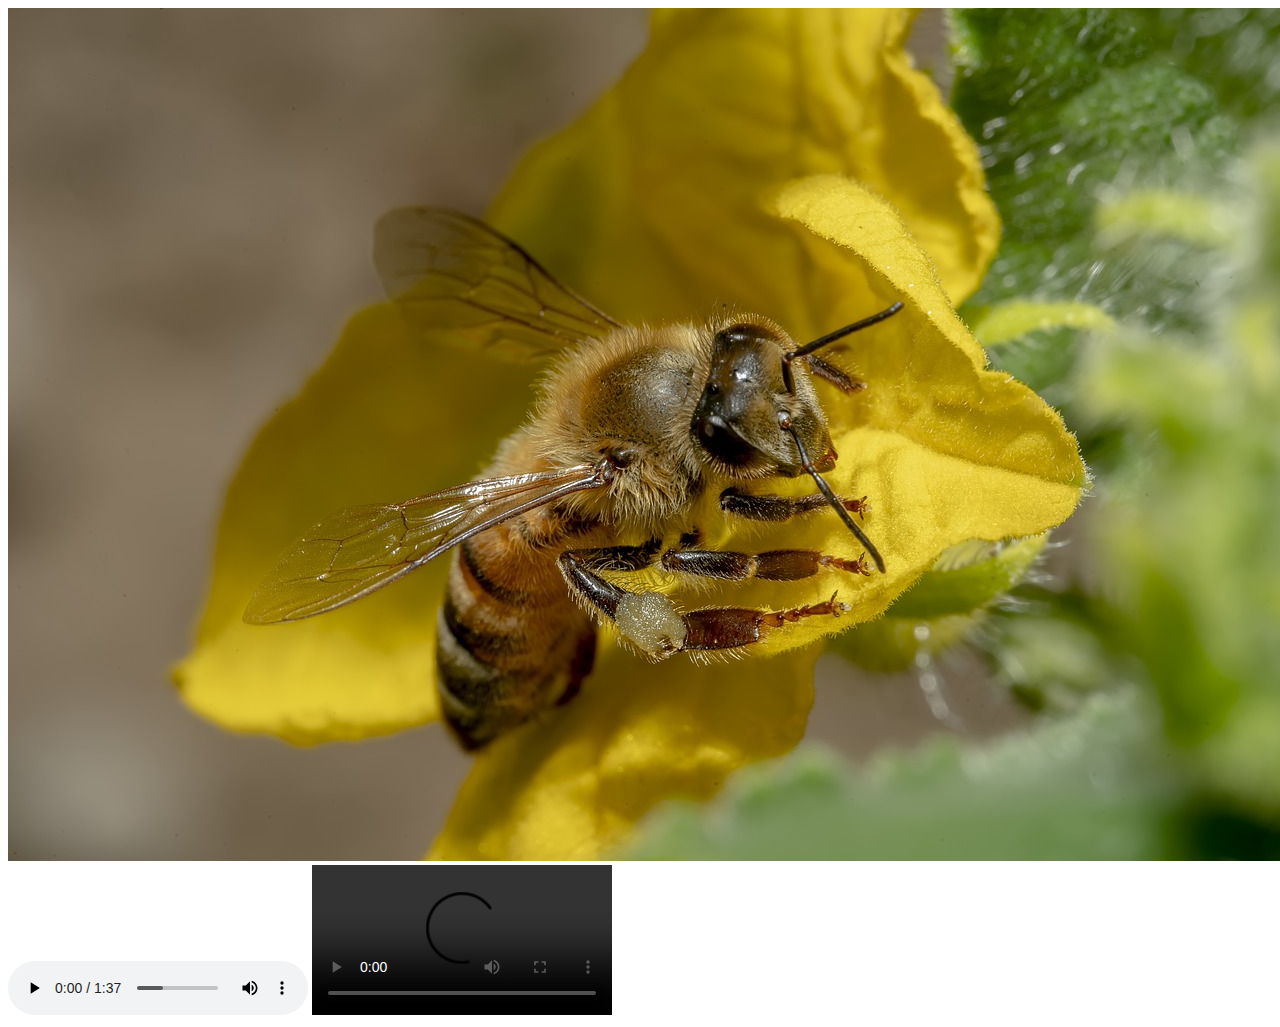
==== HTML/midia/midia.html @ 327b60a9 "novo arquivo" ====
<!DOCTYPE html>
<html lang="pt-br">
<head>
    <meta charset="UTF-8">
    <meta name="viewport" content="width=device-width, initial-scale=1.0">
    <title>midia</title>
</head>
<body>
    <img src="./imagem_module 3.jpg" alt="uma abelha amarela" />
    <audio controls src="./musica_module 3.mp3"></audio>
    <video controls src="./video_module 3.mp4"></video>
</body>
</html>
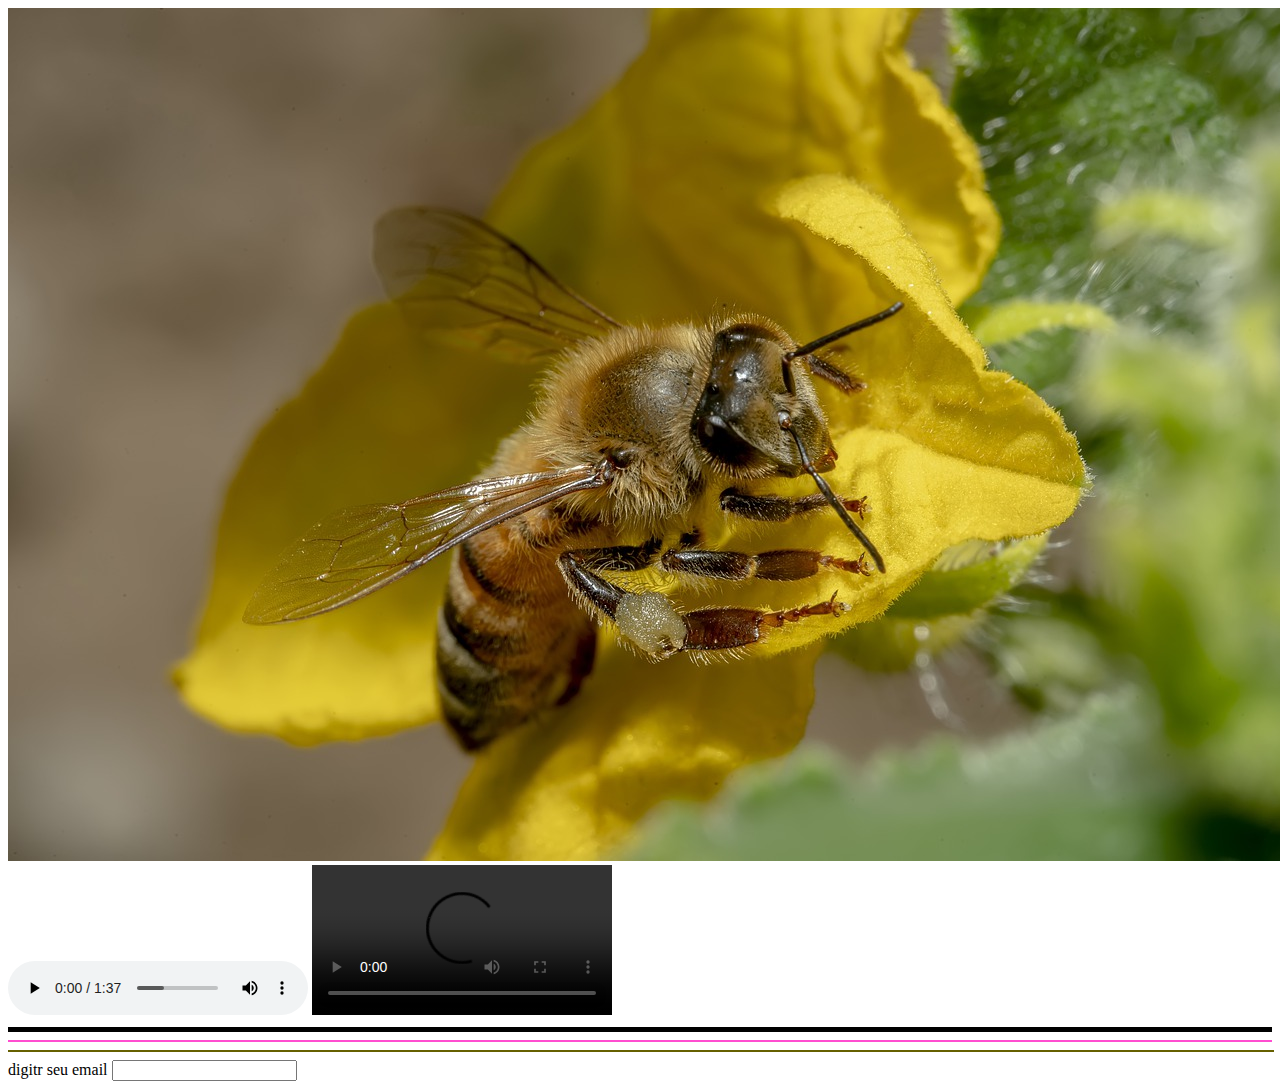
==== commit 6837e37e: "novos arquivos" ====
--- a/HTML/midia/midia.html
+++ b/HTML/midia/midia.html
@@ -8,6 +8,15 @@
 <body>
     <img src="./imagem_module 3.jpg" alt="uma abelha amarela" />
     <audio controls src="./musica_module 3.mp3"></audio>
-    <video controls src="./video_module 3.mp4"></video>
+    <video controls src="./video_module 3.mp4"></video> <br />
+
+    <!--CORES ABAIXO-->
+    <hr size="5" color="#000" />
+    <hr color="#ff4dd" />
+    <hr color="#666gg" width="100%"/>
+    <footer>
+        <label for="email">digitr seu email</label>
+        <input type="email" id="nome" name="nome" />
+    </footer>
 </body>
 </html>